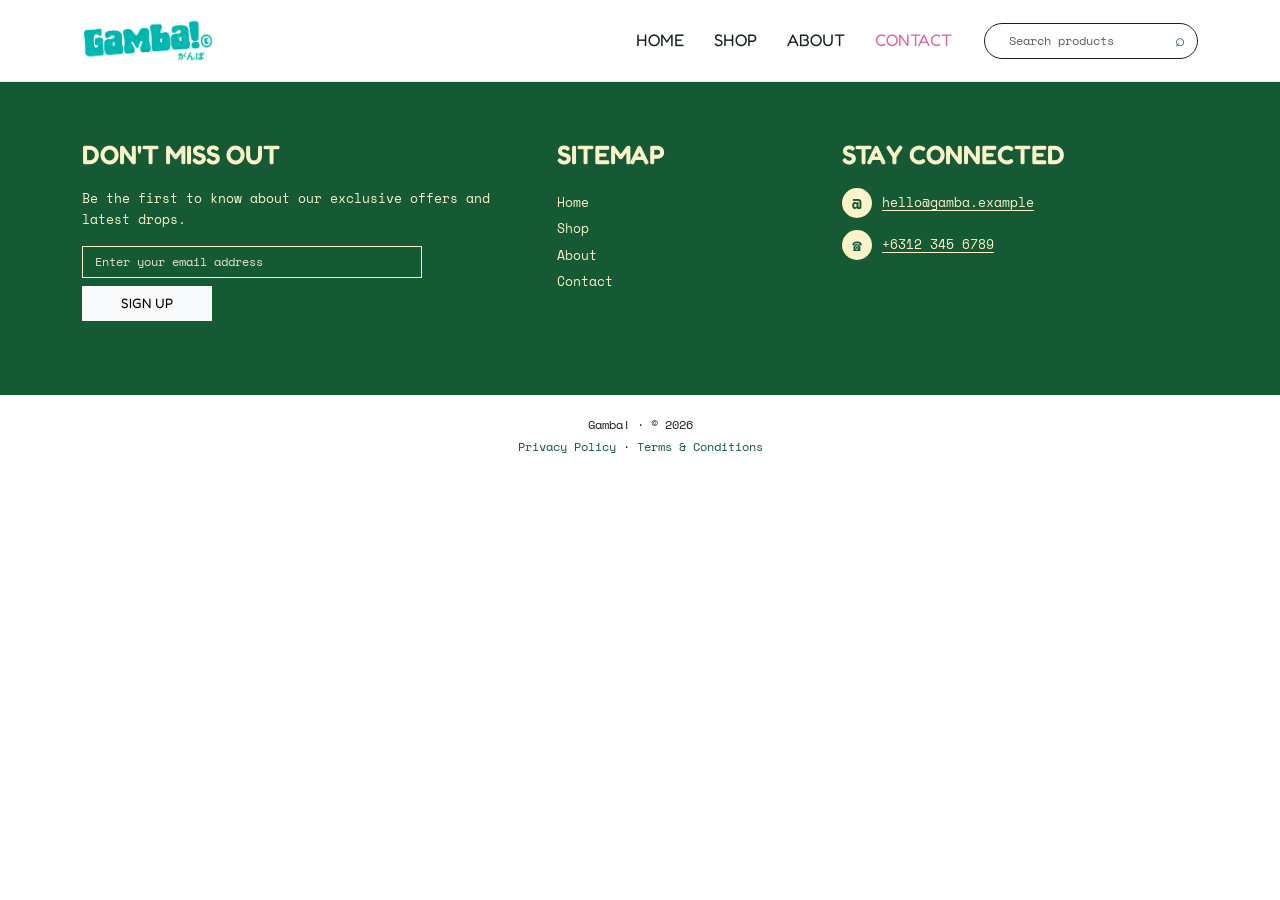
==== contact-us.html @ 9bbcf398 "Add files via upload" ====
<!DOCTYPE html>
<html lang="en">
<head>
  <meta charset="UTF-8">
  <meta name="viewport" content="width=device-width, initial-scale=1">
  <meta name="description" content="Gamba! — simple T-shirts for everyday life.">
  <title>Contact Us | Gamba!</title>
  <link rel="preconnect" href="https://fonts.googleapis.com">
  <link rel="preconnect" href="https://fonts.gstatic.com" crossorigin>
  <link href="https://fonts.googleapis.com/css2?family=Fredoka:wght@400;500;600;700&family=Space+Mono:ital,wght@0,400;0,700;1,400&display=swap" rel="stylesheet">
  <link href="https://cdn.jsdelivr.net/npm/bootstrap@5.3.3/dist/css/bootstrap.min.css" rel="stylesheet">
  <link href="css/style.css" rel="stylesheet">
</head>
<body>

<header class="site-header">
  <nav class="navbar navbar-expand-lg bg-white">
    <div class="container">
      <a class="navbar-brand d-flex align-items-center gap-2" href="index.html" aria-label="Gamba home">
        <img class="brand-logo" src="images/gamba-logo.png" alt="Gamba!">
      </a>
      <button class="navbar-toggler" type="button" data-bs-toggle="collapse" data-bs-target="#mainNav" aria-controls="mainNav" aria-expanded="false" aria-label="Toggle navigation">
        <span class="navbar-toggler-icon"></span>
      </button>
      <div class="collapse navbar-collapse" id="mainNav">
        <ul class="navbar-nav ms-auto align-items-lg-center">
          <li class="nav-item"><a class="nav-link " href="index.html">Home</a></li>
          <li class="nav-item"><a class="nav-link" href="index.html#products">Shop</a></li>
          <li class="nav-item"><a class="nav-link" href="index.html#about">About</a></li>
          <li class="nav-item"><a class="nav-link active" href="contact-us.html">Contact</a></li>
        </ul>
        <form class="search-form d-flex ms-lg-4 mt-3 mt-lg-0" role="search" action="index.html" method="get">
          <label class="visually-hidden" for="siteSearch">Search products</label>
          <input class="form-control" id="siteSearch" name="search" type="search" placeholder="Search products" aria-label="Search products">
          <button class="btn search-btn" type="submit" aria-label="Submit search"><span aria-hidden="true">⌕</span></button>
        </form>
      </div>
    </div>
  </nav>
</header>
<main class="page-placeholder" aria-label="Page content">
  <!-- Add content of the page here -->
</main>

<footer>
  <div class="footer-main">
    <div class="container">
      <div class="row g-4">
        <div class="col-lg-5">
          <h2 class="footer-title">DON'T MISS OUT</h2>
          <p>Be the first to know about our exclusive offers and latest drops.</p>
          <form id="newsletterForm" class="newsletter-form">
            <label class="visually-hidden" for="newsletterEmail">Your email address</label>
            <input class="form-control" id="newsletterEmail" type="email" placeholder="Enter your email address" required>
            <button class="btn btn-light mt-2" type="submit">Sign up</button>
            <p class="form-message" id="newsletterMessage" aria-live="polite"></p>
          </form>
        </div>
        <div class="col-6 col-lg-3">
          <h2 class="footer-title">SITEMAP</h2>
          <ul class="footer-links">
            <li><a href="index.html">Home</a></li><li><a href="index.html#products">Shop</a></li>
            <li><a href="index.html#about">About</a></li><li><a href="contact-us.html">Contact</a></li>
          </ul>
        </div>
        <div class="col-6 col-lg-4">
          <h2 class="footer-title">STAY CONNECTED</h2>
          <ul class="contact-list">
            <li><span class="contact-icon" aria-hidden="true">@</span><a href="mailto:hello@gamba.example">hello@gamba.example</a></li>
            <li><span class="contact-icon" aria-hidden="true">☎</span><a href="tel:+63123456789">+6312 345 6789</a></li>
          </ul>
        </div>
      </div>
    </div>
  </div>
  <div class="footer-bottom">
    <p>Gamba! · © 2026</p>
    <p><a href="privacy-policy.html">Privacy Policy</a><span aria-hidden="true"> · </span><a href="terms-and-conditions.html">Terms &amp; Conditions</a></p>
  </div>
</footer>
<script src="https://cdn.jsdelivr.net/npm/bootstrap@5.3.3/dist/js/bootstrap.bundle.min.js"></script>
<script src="js/script.js"></script>
</body>
</html>
---- css/style.css ----
:root {
    --cream: #FBF4C9;
    --teal: #3BB2AF;
    --green: #165935;
    --pink: #DE69A1;
    --ink: #17221d;
    --muted: #66736c;
}

* {
    box-sizing: border-box;
}

html {
    scroll-behavior: smooth;
    scroll-padding-top: 90px;
}

body {
    font-family: 'Space Mono', monospace;
    color: var(--ink);
    background: #fff;
    line-height: 1.65;
}

h1, h2, h3, .brand-name, .footer-title {
    font-family: 'Fredoka', sans-serif;
    font-weight: 600;
    line-height: 1.12;
}

h1 {
    font-size: clamp(3.5rem, 7vw, 6.4rem);
    color: var(--green);
}

h2 {
    font-size: clamp(2rem, 4vw, 3rem);
    color: var(--green);
}

h3 {
    font-size: 1.45rem;
}

a {
    color: var(--green);
    text-underline-offset: 3px;
}

a:hover {
    color: var(--pink);
}

/* NAV BAR */
.site-header {
    position: sticky;
    top: 0;
    z-index: 1000;
    border-bottom: 1px solid #e9eee9;
    background: #fff;
}

.navbar {
    padding: 14px 0;
}

.brand-logo {
    display: block;
    width: 132px;
    height: auto;
    max-height: 58px;
    object-fit: contain;
}

.brand-name {
    font-size: 1.65rem;
    color: var(--green);
}

.navbar-nav {
    gap: 14px;
}

.nav-link {
    font-family: 'Fredoka';
    font-size: 1.05rem;
    color: #17221d !important;
    text-transform: uppercase;
}

.nav-link:hover,
.nav-link.active {
    color: var(--pink) !important;
}

/* SEARCH BAR */
.search-form {
    max-width: 220px;
    border: 1px solid #17221d;
    border-radius: 30px;
    padding: 2px 5px 2px 12px;
}

.search-form .form-control {
    border: 0;
    box-shadow: none;
    font-family: 'Space Mono';
    font-size: .75rem;
    min-width: 0;
}

.search-btn {
    border: 0;
    color: var(--green);
    font-size: 1.4rem;
    padding: 0 7px;
}

/* HERO SECTION */
.hero-section {
    background: var(--cream);
    overflow: hidden;
}

.hero-copy {
    padding: 90px 5% 90px 2%;
}

.eyebrow {
    font-size: .72rem;
    letter-spacing: .12em;
    font-weight: 700;
    color: var(--teal);
    text-transform: uppercase;
    margin-bottom: 12px;
}

.hero-copy h1 {
    font-size: clamp(4.5rem, 9vw, 8rem);
    letter-spacing: -.05em;
    margin: 0;
}

.hero-tagline {
    font-family: 'Fredoka';
    font-size: clamp(1.5rem, 3vw, 2.35rem);
    line-height: 1.18;
    margin: 8px 0 28px;
}

.btn {
    font-family: 'Fredoka';
    font-size: 1.05rem;
}

.btn-primary {
    background: var(--green);
    border-color: var(--green);
    color: var(--cream);
}

.btn-primary:hover {
    background: var(--teal);
    border-color: var(--teal);
    color: var(--green);
}

.btn-outline-dark {
    border-color: var(--green);
    color: var(--green);
}

.btn-outline-dark:hover {
    background: var(--green);
    border-color: var(--green);
    color: var(--cream);
}

.hero-cta {
    padding: 8px 24px;
    font-size: 1.1rem;
}

.hero-art-wrap {
    padding: 0;
    align-self: stretch;
    min-height: 440px;
}

.hero-art {
    width: 100%;
    height: 100%;
    min-height: 440px;
    object-fit: cover;
    object-position: center;
    display: block;
}

/* PRODUCTS SECTION */
.section-pad {
    padding: 90px 0;
}

.products-section {
    background: #fff;
}

.section-heading {
    margin-bottom: 40px;
}

.section-heading h2 {
    font-size: clamp(2.4rem, 5vw, 3.4rem);
    margin-bottom: 8px;
}

.section-heading > p:last-child {
    font-size: .92rem;
    max-width: 720px;
    margin: 0 auto;
}

.product-card {
    padding: 0 22px;
}

.product-image-link {
    display: block;
    overflow: hidden;
    background: var(--cream);
    margin-bottom: 18px;
}

.product-image-link img {
    width: 100%;
    aspect-ratio: 1 / 1;
    object-fit: cover;
    object-position: center;
    display: block;
    transition: transform .3s ease;
}

.product-image-link:hover img {
    transform: scale(1.035);
}

.product-card h3 {
    font-size: 1.45rem;
    margin-bottom: 7px;
    color: var(--ink);
}

.price {
    font-weight: 700;
    margin-bottom: 8px;
}

.product-description {
    font-size: .78rem;
    min-height: 52px;
    color: #526159;
}

.view-link {
    padding: 4px 22px;
    font-size: .9rem;
}

/* ABOUT US SECTION */
.about-section {
    background: var(--cream);
}

.about-section h2 {
    margin-bottom: 14px;
}

.about-lead {
    font-size: 1.1rem;
    max-width: 540px;
}

.about-note {
    font-style: italic;
    margin-top: 30px;
}

.about-logo-image {
    display: block;
    width: min(440px, 90%);
    height: auto;
    margin: auto;
    border-radius: 8px;
    box-shadow: 14px 14px 0 var(--pink);
}

/* FOOTER */
.footer-main {
    background: var(--green);
    color: var(--cream);
    padding: 58px 0;
}

.footer-title {
    font-size: 1.65rem;
    color: var(--cream);
    margin-bottom: 18px;
}

.footer-main p,
.footer-main a {
    font-size: .8rem;
    color: var(--cream);
}

.newsletter-form {
    max-width: 340px;
}

.newsletter-form .form-control {
    background: transparent;
    border: 1px solid var(--cream);
    border-radius: 0;
    color: var(--cream);
    font-family: 'Space Mono';
    font-size: .75rem;
}

.newsletter-form .form-control::placeholder {
    color: #e9e5ce;
}

.newsletter-form .btn {
    border-radius: 0;
    min-width: 130px;
    text-transform: uppercase;
    font-size: .85rem;
}

.footer-links,.contact-list {
    list-style: none;
    padding: 0;
    margin: 0;
}

.footer-links a {
    text-decoration: none;
}

.contact-list li {
    display: flex;
    align-items: center;
    gap: 10px;
    margin-bottom: 12px;
}

.contact-icon {
    width: 30px;
    height: 30px;
    border-radius: 50%;
    display: grid;
    place-items: center;
    background: var(--cream);
    color: var(--green);
    font-weight: bold;
}

.footer-links a:hover,
.footer-main a:hover {
    color: var(--pink);
}

.footer-bottom {
    text-align: center;
    padding: 18px 12px;
    background: #fff;
    color: var(--ink);
    font-size: .78rem;
}

.footer-bottom p {
    margin: 2px;
}

.footer-bottom a {
    text-decoration: none;
}

/* Add additional CSS properties here */

/* RESPONSIVE DESIGN */
@media (max-width: 767.98px) {

    .navbar-nav {
        align-items: flex-start !important;
        padding-top: 12px;
    }

    .search-form {
        max-width: 100%;
        margin-bottom: 10px;
    }

    .hero-copy {
        padding: 58px 22px 42px;
    }

    .hero-art-wrap,
    .hero-art {
        min-height: 280px;
    }

    .section-pad {
        padding: 62px 0;
    }

    .section-heading {
        padding: 0 12px;
    }

    .product-card {
        padding: 0 12px;
        margin-bottom: 22px;
    }

    .product-description {
        min-height: 0;
    }

    .about-logo-image {
        margin-top: 12px;
    }

    .footer-main {
        padding: 46px 0;
    }

    .footer-title {
        font-size: 1.4rem;
    }
}
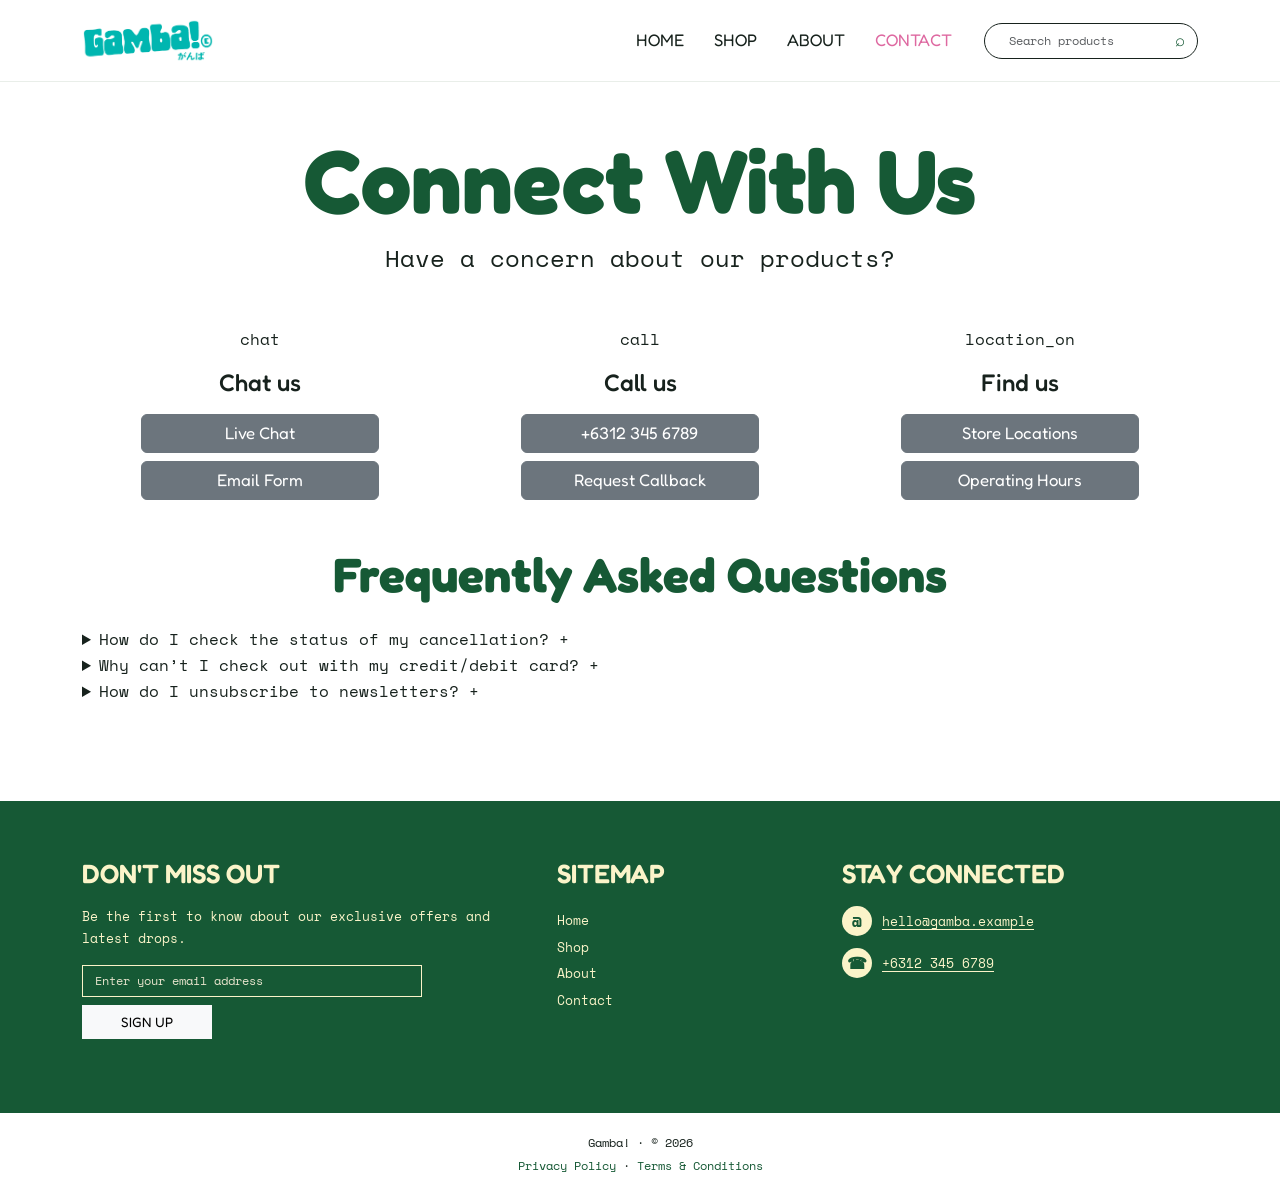
==== commit 9fadc017: "Implement contact us page layout and features Added main content section with contact options and FA" ====
--- a/contact-us.html
+++ b/contact-us.html
@@ -39,7 +39,77 @@
   </nav>
 </header>
 <main class="page-placeholder" aria-label="Page content">
-  <!-- Add content of the page here -->
+
+<!--MAIN CONTENT-->
+  <main class="container py-5">
+    <h1 class="text-center fw-bold">Connect With Us</h1>
+    <p class="intro fs-4 text-center mb-5">Have a concern about our products?</p>
+  
+    <div class="row g-4 text-center mb-5" id="features">
+      <!-- Column 1 -->
+      <div class="col-md-4">
+        <div class="contact-icon-box mx-auto mb-3">
+          <span class="material-symbols-outlined">chat</span>
+        </div>
+        <h2 class="h4">Chat us</h2>
+        <div class="d-grid gap-2 col-8 mx-auto mt-3">
+          <button type="button" class="btn btn-secondary">Live Chat</button>
+          <a href="mailto:hello@examplewebsite142.com?subject=Question%20about%20your%20mode%20of%20payment&body=Hello. Do you accept cash on delivery within Metro Manila?" class="btn btn-secondary">Email Form</a>
+        </div>
+      </div>
+  
+      <!-- Column 2 -->
+      <div class="col-md-4">
+        <div class="contact-icon-box mx-auto mb-3">
+          <span class="material-symbols-outlined">call</span>
+        </div>
+        <h2 class="h4">Call us</h2>
+        <div class="d-grid gap-2 col-8 mx-auto mt-3">
+          <a href="tel:+63123456789" class="btn btn-secondary">+6312 345 6789</a>
+          <button type="button" class="btn btn-secondary">Request Callback</button>
+        </div>
+      </div>
+  
+      <!-- Column 3 -->
+      <div class="col-md-4">
+        <div class="contact-icon-box mx-auto mb-3">
+          <span class="material-symbols-outlined">location_on</span>
+        </div>
+        <h2 class="h4">Find us</h2>
+        <div class="d-grid gap-2 col-8 mx-auto mt-3">
+          <a href="#map" class="btn btn-secondary">Store Locations</a>
+          <a href="#hours" class="btn btn-secondary">Operating Hours</a>
+        </div>
+      </div>
+    </div>
+
+<!--FAQs-->    
+    <section class="faq-section my-5" aria-labelledby="faq-heading">
+      <h2 id="faq-heading" class="text-center fw-bold mb-4">Frequently Asked Questions</h2>
+      <div class="faq-list mx-auto">
+        <details class="faq-item">
+          <summary class="faq-question">
+            <span>How do I check the status of my cancellation?</span>
+            <span class="faq-icon" aria-hidden="true">+</span>
+          </summary>
+        </details> 
+        <details class="faq-item">
+          <summary class="faq-question">
+            <span>Why can’t I check out with my credit/debit card?</span>
+            <span class="faq-icon" aria-hidden="true">+</span>
+          </summary>
+        </details>  
+        <details class="faq-item">
+          <summary class="faq-question">
+            <span>How do I unsubscribe to newsletters?</span>
+            <span class="faq-icon" aria-hidden="true">+</span>
+          </summary>
+        </details>
+      </div>
+    </section>
+
+  </main>  
+  
 </main>
 
 <footer>
@@ -81,4 +151,4 @@
 <script src="https://cdn.jsdelivr.net/npm/bootstrap@5.3.3/dist/js/bootstrap.bundle.min.js"></script>
 <script src="js/script.js"></script>
 </body>
-</html>+</html>
--- a/css/style.css
+++ b/css/style.css
@@ -439,4 +439,8 @@
     .footer-title {
         font-size: 1.4rem;
     }
-}+    .product-title {
+    font-size: 2rem;
+    white-space: nowrap;
+    }
+}
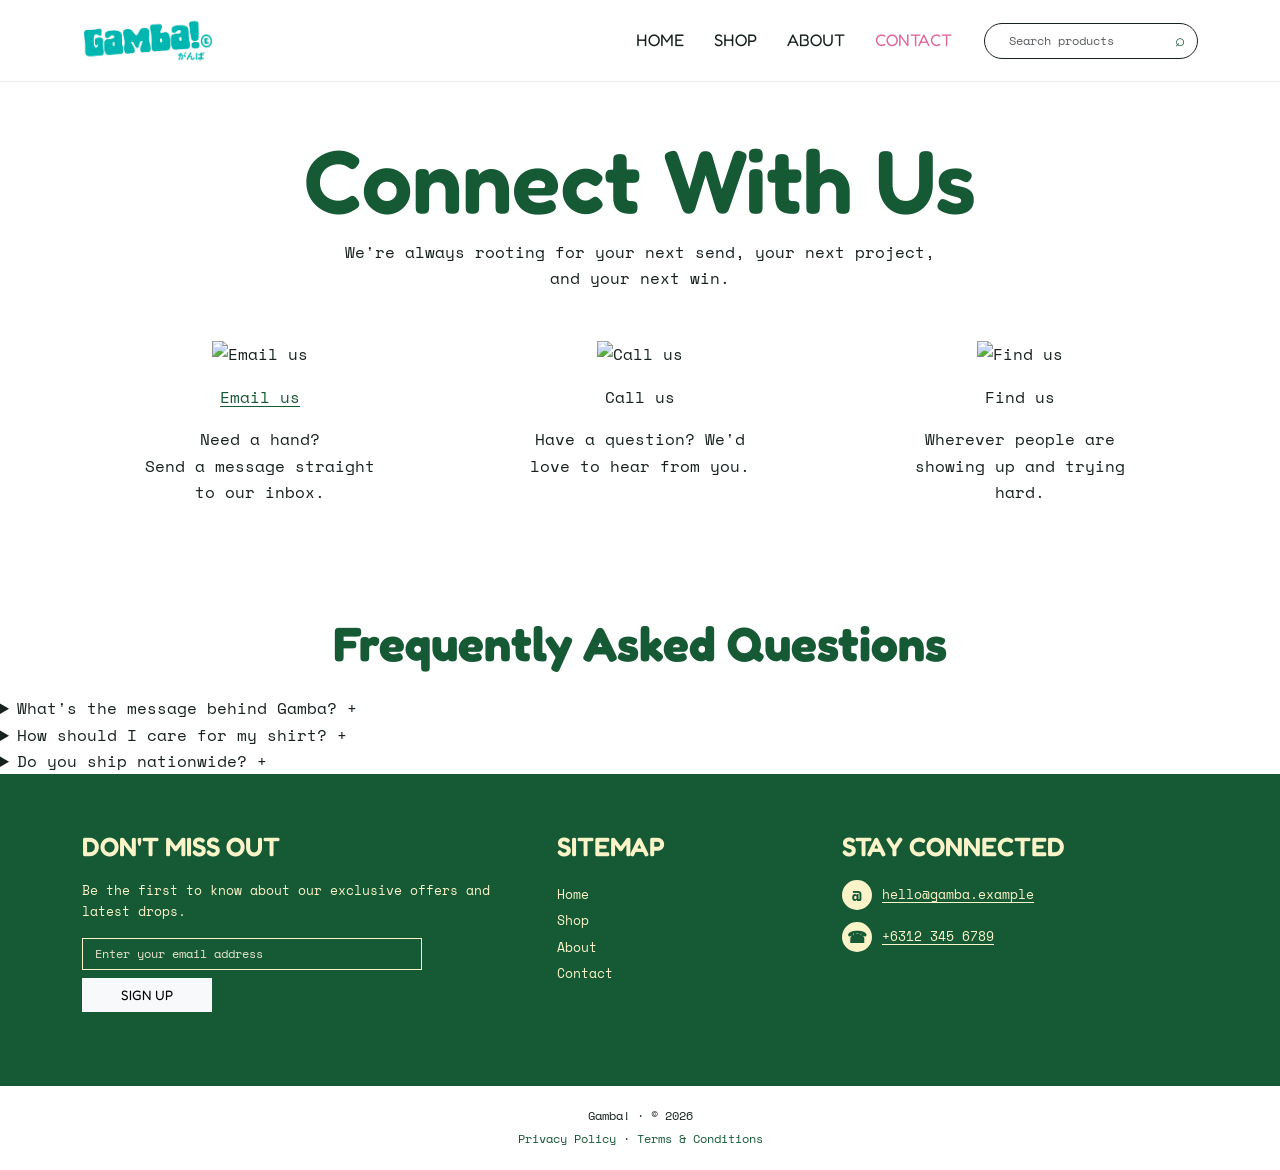
==== commit 54155e08: "Revamp contact us section and update FAQs Updated the contact us section with new titles and layout " ====
--- a/contact-us.html
+++ b/contact-us.html
@@ -40,77 +40,86 @@
 </header>
 <main class="page-placeholder" aria-label="Page content">
 
-<!--MAIN CONTENT-->
+<!-- MAIN CONTENT -->
   <main class="container py-5">
-    <h1 class="text-center fw-bold">Connect With Us</h1>
-    <p class="intro fs-4 text-center mb-5">Have a concern about our products?</p>
+    <div class="text-center mb-5">
+      <h1 class="connect-title">Connect With Us</h1>
+      <p class="connect-subtitle mx-auto">
+        We're always rooting for your next send, your next project,<br>
+        and your next win.
+      </p>
+    </div>
   
-    <div class="row g-4 text-center mb-5" id="features">
-      <!-- Column 1 -->
-      <div class="col-md-4">
-        <div class="contact-icon-box mx-auto mb-3">
-          <span class="material-symbols-outlined">chat</span>
+    <div class="row g-4 text-center mb-5 justify-content-center">
+
+      <!-- Column 1: Email -->
+      <div class="col-12 col-md-4 d-flex flex-column align-items-center">
+        <div class="connect-icon-box mb-3">
+          <img src="email.png" alt="Email us" class="connect-icon">
         </div>
-        <h2 class="h4">Chat us</h2>
-        <div class="d-grid gap-2 col-8 mx-auto mt-3">
-          <button type="button" class="btn btn-secondary">Live Chat</button>
-          <a href="mailto:hello@examplewebsite142.com?subject=Question%20about%20your%20mode%20of%20payment&body=Hello. Do you accept cash on delivery within Metro Manila?" class="btn btn-secondary">Email Form</a>
+        <a href="mailto:hello@examplewebsite142.com?subject=Question%20about%20mode%20of%20payment&body=Hello. Do you accept cash on delivery within Metro Manila?" class="connect-pill connect-pill-link mb-3">
+          Email us
+        </a>
+    <p class="connect-text">
+      Need a hand?<br>
+      Send a message straight<br>
+      to our inbox.
+    </p>
+  </div>
+  
+      <!-- Column 2: Call -->
+      <div class="col-12 col-md-4 d-flex flex-column align-items-center">
+        <div class="connect-icon-box mb-3">
+          <img src="call.png" alt="Call us" class="connect-icon">
         </div>
+        <span class="connect-pill mb-3">Call us</span>
+        <p class="connect-text">
+          Have a question? We'd<br>
+          love to hear from you.
+        </p>
       </div>
   
-      <!-- Column 2 -->
-      <div class="col-md-4">
-        <div class="contact-icon-box mx-auto mb-3">
-          <span class="material-symbols-outlined">call</span>
+      <!-- Column 3: Find -->
+      <div class="col-12 col-md-4 d-flex flex-column align-items-center">
+        <div class="connect-icon-box mb-3">
+          <img src="find-us.png" alt="Find us" class="connect-icon">
         </div>
-        <h2 class="h4">Call us</h2>
-        <div class="d-grid gap-2 col-8 mx-auto mt-3">
-          <a href="tel:+63123456789" class="btn btn-secondary">+6312 345 6789</a>
-          <button type="button" class="btn btn-secondary">Request Callback</button>
-        </div>
-      </div>
-  
-      <!-- Column 3 -->
-      <div class="col-md-4">
-        <div class="contact-icon-box mx-auto mb-3">
-          <span class="material-symbols-outlined">location_on</span>
-        </div>
-        <h2 class="h4">Find us</h2>
-        <div class="d-grid gap-2 col-8 mx-auto mt-3">
-          <a href="#map" class="btn btn-secondary">Store Locations</a>
-          <a href="#hours" class="btn btn-secondary">Operating Hours</a>
-        </div>
+        <span class="connect-pill mb-3">Find us</span>
+        <p class="connect-text">
+          Wherever people are<br>
+          showing up and trying<br>
+          hard.
+        </p>
       </div>
     </div>
+  </main>
 
-<!--FAQs-->    
-    <section class="faq-section my-5" aria-labelledby="faq-heading">
+    <section class="faq-section">  
       <h2 id="faq-heading" class="text-center fw-bold mb-4">Frequently Asked Questions</h2>
+   
       <div class="faq-list mx-auto">
         <details class="faq-item">
           <summary class="faq-question">
-            <span>How do I check the status of my cancellation?</span>
+            <span>What's the message behind Gamba?</span>
             <span class="faq-icon" aria-hidden="true">+</span>
           </summary>
-        </details> 
+        </details>
+   
         <details class="faq-item">
           <summary class="faq-question">
-            <span>Why can’t I check out with my credit/debit card?</span>
+            <span>How should I care for my shirt?</span>
             <span class="faq-icon" aria-hidden="true">+</span>
           </summary>
-        </details>  
+        </details>
+   
         <details class="faq-item">
           <summary class="faq-question">
-            <span>How do I unsubscribe to newsletters?</span>
+            <span>Do you ship nationwide?</span>
             <span class="faq-icon" aria-hidden="true">+</span>
           </summary>
         </details>
       </div>
     </section>
-
-  </main>  
-  
-</main>
 
 <footer>
   <div class="footer-main">
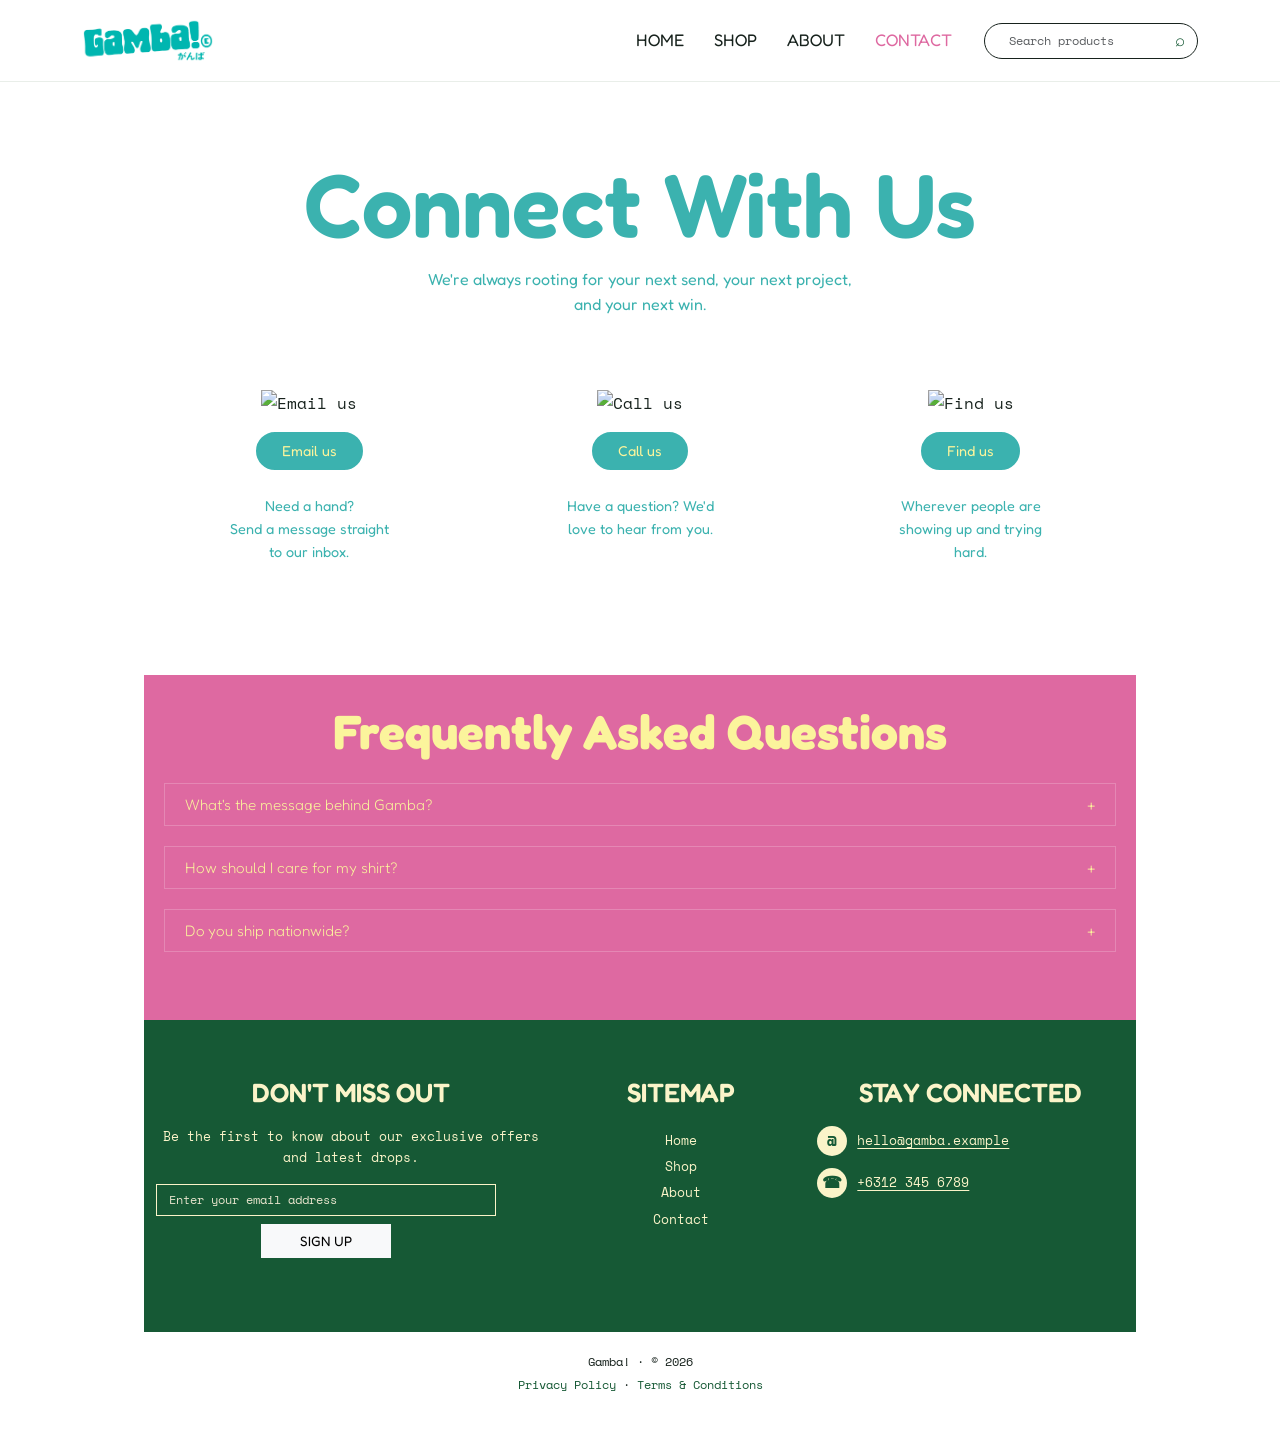
==== commit 13f35ec9: "Update contact-us.html" ====
--- a/contact-us.html
+++ b/contact-us.html
@@ -40,7 +40,8 @@
 </header>
 <main class="page-placeholder" aria-label="Page content">
 
-<!-- MAIN CONTENT -->
+  <!-- MAIN CONTENT -->
+  <div class="connect-bg-wrapper">
   <main class="container py-5">
     <div class="text-center mb-5">
       <h1 class="connect-title">Connect With Us</h1>
@@ -57,15 +58,15 @@
         <div class="connect-icon-box mb-3">
           <img src="email.png" alt="Email us" class="connect-icon">
         </div>
-        <a href="mailto:hello@examplewebsite142.com?subject=Question%20about%20mode%20of%20payment&body=Hello. Do you accept cash on delivery within Metro Manila?" class="connect-pill connect-pill-link mb-3">
+        <button type="button" id="toggleEmailFormBtn" class="connect-pill connect-pill-link mb-3" aria-expanded="false" aria-controls="contact-form-section">
           Email us
-        </a>
-    <p class="connect-text">
-      Need a hand?<br>
-      Send a message straight<br>
-      to our inbox.
-    </p>
-  </div>
+        </button>
+        <p class="connect-text">
+          Need a hand?<br>
+          Send a message straight<br>
+          to our inbox.
+        </p>
+      </div>
   
       <!-- Column 2: Call -->
       <div class="col-12 col-md-4 d-flex flex-column align-items-center">
@@ -92,6 +93,26 @@
         </p>
       </div>
     </div>
+
+    <!-- "Email us" is clicked will open Contact Form -->
+    <section id="contact-form-section" class="my-5 mx-auto d-none" style="max-width: 600px;">
+      <h2 class="connect-title fs-2 text-center mb-4">Send Us a Message</h2>
+      <form id="contactForm" class="contact-card text-start p-4 rounded">
+        <div class="mb-3">
+          <label for="emailSubject" class="form-label">Subject</label>
+          <input type="text" class="form-control" id="emailSubject" name="subject" value="Question about mode of payment" required>
+        </div>
+    
+        <div class="mb-3">
+          <label for="emailMessage" class="form-label">Message</label>
+          <textarea class="form-control" id="emailMessage" name="message" rows="4" required>Hello. Do you accept cash on delivery within Metro Manila?</textarea>
+        </div>
+    
+        <button type="submit" class="connect-pill connect-pill-link w-100">Send Email</button>
+        <p id="formStatus" class="mt-2 mb-0 text-center" aria-live="polite"></p>
+      </form>
+    </section>
+
   </main>
 
     <section class="faq-section">  
--- a/css/style.css
+++ b/css/style.css
@@ -389,6 +389,463 @@
 
 /* Add additional CSS properties here */
 
+/* ================================
+   INDIVIDUAL PRODUCT PAGE
+================================ */
+
+.product-section {
+    padding: 3rem 0;
+    text-align: left;
+}
+
+.product-image-container {
+    width: 100%;
+}
+
+.product-main-image {
+    width: 100%;
+    height: auto;
+    display: block;
+    border-radius: 12px;
+    object-fit: cover;
+}
+
+.product-info {
+    padding: 1rem;
+}
+
+.product-title {
+    color: var(--green);
+    font-family: 'Fredoka', sans-serif;
+    font-size: 2.5rem;
+    font-weight: 600;
+    margin-bottom: 0.5rem;
+}
+
+.product-price {
+    color: var(--ink);
+    font-size: 1.5rem;
+    font-weight: 700;
+    margin-bottom: 1.5rem;
+}
+
+.product-option {
+    margin-bottom: 1.5rem;
+}
+
+.product-option legend {
+    color: var(--ink);
+    font-weight: 700;
+    margin-bottom: 0.75rem;
+}
+
+
+/* SIZE OPTIONS */
+
+.size-options {
+    display: flex;
+    align-items: center;
+    gap: 12px;
+}
+
+.size-options label {
+    cursor: pointer;
+}
+
+.size-options input {
+    position: absolute;
+    opacity: 0;
+}
+
+.size-options span {
+    display: flex;
+    align-items: center;
+    justify-content: center;
+    width: 42px;
+    height: 42px;
+    border: 1px solid var(--green);
+    border-radius: 6px;
+    color: var(--green);
+    font-family: 'Space Mono', monospace;
+}
+
+.size-options input:checked + span {
+    background-color: var(--green);
+    color: white;
+}
+
+.size-options input:focus-visible + span {
+    outline: 3px solid var(--teal);
+    outline-offset: 3px;
+}
+
+/* COLOR OPTIONS */
+
+.color-options {
+    display: flex;
+    align-items: center;
+    gap: 15px;
+}
+
+.color-options label {
+    cursor: pointer;
+}
+
+.color-options input {
+    position: absolute;
+    opacity: 0;
+}
+
+.color-swatch {
+    display: block;
+    width: 35px;
+    height: 35px;
+    border: 1px solid #aaa;
+    border-radius: 50%;
+}
+
+.cream-swatch {
+    background-color: var(--cream);
+}
+
+.teal-swatch {
+    background-color: var(--teal);
+}
+
+.pink-swatch {
+    background-color: var(--pink);
+}
+
+.color-options input:checked + .color-swatch {
+    outline: 2px solid var(--green);
+    outline-offset: 3px;
+}
+
+.color-options input:focus-visible + .color-swatch {
+    outline: 3px solid var(--teal);
+    outline-offset: 4px;
+}
+
+
+/* QUANTITY */
+
+.quantity-row {
+    display: flex;
+    align-items: center;
+    gap: 1rem;
+    margin-bottom: 0.75rem;
+}
+
+.quantity-row input {
+    width: 75px;
+    padding: 0.5rem;
+    border: 1px solid #aaa;
+    border-radius: 6px;
+}
+
+.stock-label {
+    color: var(--muted);
+    font-size: 0.9rem;
+    margin-bottom: 1.5rem;
+}
+
+/* ORDER BUTTON */
+
+.order-button {
+    width: 100%;
+    padding: 0.9rem 1.5rem;
+    background-color: var(--green);
+    color: white;
+    border: none;
+    border-radius: 8px;
+    font-weight: 700;
+    cursor: pointer;
+    transition: background-color 0.2s ease;
+}
+
+.order-button:hover {
+    background-color: var(--teal);
+}
+
+.order-button:focus-visible {
+    outline: 3px solid var(--pink);
+    outline-offset: 3px;
+}
+
+/* PRODUCT DESCRIPTION */
+
+.product-info .product-description {
+    margin-top: 2rem;
+    line-height: 1.7;
+    color: var(--muted);
+}
+
+/* OTHER PRODUCTS */
+
+.other-products-section {
+    padding: 3rem 0;
+    text-align: center;
+}
+
+.other-product-card {
+    height: 100%;
+    padding: 1rem;
+    border-radius: 12px;
+    background-color: #fff;
+    transition: transform 0.2s ease;
+}
+
+.other-product-card:hover {
+    transform: translateY(-5px);
+}
+
+.other-product-card img {
+    width: 100%;
+    height: auto;
+    border-radius: 8px;
+    margin-bottom: 1rem;
+}
+
+.other-product-card h3 {
+    color: var(--green);
+    font-family: 'Fredoka', sans-serif;
+    font-size: 1.25rem;
+}
+
+.other-product-card p {
+    color: var(--ink);
+    font-weight: 700;
+}
+
+/* MOBILE PRODUCT PAGE */
+
+@media (max-width: 768px) {
+    .product-section {
+        padding: 1.5rem 0;
+    }
+
+    .product-title {
+        font-size: 2rem;
+    }
+
+    .product-info {
+        padding: 0.5rem;
+    }
+
+    .other-products-section {
+        padding: 2rem 0;
+    }
+}
+
+
+/* CONTACT US PAGA */
+main {
+  max-width: 64rem;                 
+  margin: 0 auto;                  
+  padding: 1.5rem 1rem;
+  text-align: center;
+}
+
+.connect-title {
+  color: #3BB2AF;          
+  font-weight: 600;
+  margin-bottom: 12px;
+}
+
+.connect-subtitle {
+  color: #3BB2AF;          
+  font-family: 'Fredoka', sans-serif;
+  font-size: 1rem;
+  line-height: 1.6;
+  max-width: 445px;        
+}
+
+.connect-icon-box {
+  display: flex;
+  justify-content: center;
+  gap: 1.5rem;
+  margin-top: 1.5rem;
+}
+
+.connect-icon {
+  max-height: 60px;
+  width: auto;
+}
+
+.connect-card-title {
+  font-family: 'Fredoka', sans-serif;
+  font-size: 1rem;
+  line-height: 1.6;
+  color: #FBF49C;          
+  margin-top: 0.5rem;
+}
+
+.connect-text {
+  font-family: 'Fredoka', sans-serif;
+  font-size: 0.9rem;
+  line-height: 1.6;
+  color: #3BB2AF;          
+  margin-top: 0.5rem;
+}
+
+.connect-pill {
+  display: inline-block;
+  background-color: #3BB2AF;
+  color: #FFFFFF;
+  font-family: 'Fredoka', sans-serif;
+  font-size: 0.9rem;
+  font-weight: 400;
+  line-height: 1.5;
+  padding: 6px 24px;
+  border-radius: 50px;
+  border: 2px solid #3BB2AF;
+  text-decoration: none;
+  cursor: default; 
+  color: #FBF49C;
+}
+
+/* CONTACT US: FAQ SECTION */
+
+#faq-heading {
+  margin-top: -30px; 
+  color: #FBF49C;
+  font-weight: 600;
+}
+
+.faq-section {
+  padding: 60px 20px;
+  width: 100%;
+  background-color: #DE69A1;
+  color: #FBF49C;
+}
+.faq-list {
+  max-width: 1590px;
+  display: flex;
+  flex-direction: column;
+  gap: 12px;
+}
+
+.faq-item {
+  margin-bottom: .5rem;
+  background-color: transparent;
+  border: 1px solid rgba(255, 255, 255, 0.2);
+}
+
+.faq-question {
+  display: flex;
+  justify-content: space-between;
+  align-items: center;
+  font-family: 'Fredoka', sans-serif;
+  padding: 8px 20px; 
+  font-size: .95rem;
+  font-weight: 80;
+  cursor: pointer;
+  list-style: none; 
+}
+
+/*PRIVACY POLICY PAGE*/
+.policy-content {
+  font-family: 'Space Mono', monospace;
+  font-size: 0.9rem; 
+  color: var(--cream);
+  text-align: justify;
+}
+
+.policy-intro {
+  background-color: #fff;
+  background-image: 
+     linear-gradient(rgba(255, 255, 255, 0.8), rgba(255, 255, 255, 0.8)),
+     url("images/adaa86d3b78b88ded847ad603477365ea799f2f3.png");
+  background-size: cover;
+  background-position: center;
+  background-repeat: no-repeat;
+  padding: 2.5rem 15rem 1rem 8.2rem;
+  margin: 0;
+}
+
+.policy-intro .description {
+  font-size: 1rem;
+  color: var(--green);
+  text-align: left;
+  margin: 0 0 0.25rem;
+}
+
+.policy-intro .policy-meta {
+  font-size: 1rem;
+  color: var(--green);
+  text-align: left;
+  margin: 0;
+}
+
+.policy-content .title {
+  font-family: 'Fredoka', sans-serif;
+  font-size: 4rem;
+  font-weight: 700;
+  color: var(--green);
+  line-height: 1.1;
+  text-align: left;
+  margin: 0 0 0.75rem;
+}
+
+.policy-content h2 {
+  font-family: 'Space Mono', monospace;
+  font-size: 2rem;
+  font-weight: 700;
+  color: var(--cream);
+  text-decoration: none;
+  text-align: left;
+  margin: 0 0 0.75rem;
+}
+
+.policy-content h3 {
+  font-family: 'Space Mono', monospace;
+  font-size: 1.75rem;
+  font-weight: 700;
+  color: var(--cream);
+  text-decoration: none;
+  text-align: left;
+  margin: 2rem 0 0.5rem;
+}
+
+.policy-wrap {
+  background: var(--pink);
+  padding: 0 0 2rem;
+}
+
+.policy-content p {
+  margin: 0 0 1rem;
+  color: var(--cream);
+  text-align: justify;
+}
+
+.policy-content ul {
+  margin: 0 0 1rem;
+  padding-left: 1.5rem;
+}
+
+.policy-content li {
+  margin-bottom: 0.5rem;
+  color: var(--cream);
+  text-align: justify;
+}
+
+.policy-content section {
+  margin-top: 3rem;
+  padding: 0.5rem 15rem 1rem 8.2rem;
+}
+
+.slogan {
+  font-style: italic;
+}
+
+.policy-content a {
+  color: var(--cream);
+  text-decoration: underline;
+}
+
+.policy-content a:hover {
+  color: #fff;
+}
 /* RESPONSIVE DESIGN */
 @media (max-width: 767.98px) {
 
@@ -439,8 +896,128 @@
     .footer-title {
         font-size: 1.4rem;
     }
-    .product-title {
-    font-size: 2rem;
-    white-space: nowrap;
-    }
-}
+}
+
+@media (max-width: 991.98px) {
+  .policy-intro,
+  .policy-content section {
+    padding: 1.5rem;
+  }
+}
+
+@media (max-width: 575.98px) {
+  .policy-intro,
+  .policy-content section {
+    padding: 1rem;
+  }
+}
+
+@media (min-width: 48em) {
+  .policy-wrap {
+    padding: 0 0 3rem;
+  }
+}
+/* SELECTED COLOR SWATCH */
+
+.color-options label:has(input:checked) .color-swatch {
+    outline: 2px solid var(--green);
+    outline-offset: 3px;
+}
+
+.color-options label:focus-within .color-swatch {
+    outline: 2px solid var(--teal);
+    outline-offset: 3px;
+}
+/* PRODUCT PAGE LAYOUT */
+
+.product-page main {
+    max-width: none;
+    margin: 0;
+    padding: 0;
+}
+
+.product-page .product-info {
+    padding: 0;
+}
+
+.product-page .product-image-container {
+    width: 100%;
+}
+
+/* PRODUCT DETAILS REFINEMENT */
+
+.product-page .product-section {
+    padding: 3rem 0;
+}
+
+.product-page .product-title {
+    font-size: 2.5rem;
+    margin-bottom: 0.5rem;
+}
+
+.product-page .product-price {
+    font-size: 1.25rem;
+    margin-bottom: 1.25rem;
+}
+
+.product-page .product-option {
+    margin-bottom: 1.25rem;
+}
+
+.product-page .product-option legend {
+    font-size: 1rem;
+    margin-bottom: 0.5rem;
+}
+
+.product-page .order-button {
+    width: auto;
+    padding: 12px 32px;
+    border-radius: 4px;
+}
+
+.product-page .product-description h2 {
+    font-size: 1.5rem;
+    margin-bottom: 0.75rem;
+}
+
+.product-page .product-description p {
+    font-size: 0.9rem;
+    color: var(--ink);
+}
+
+/* OTHER PRODUCTS REFINEMENT */
+
+.product-page .other-products-section {
+    background-color: var(--pink);
+    padding: 3rem 0;
+}
+
+.product-page .other-products-title {
+    font-size: 2.5rem;
+    margin-bottom: 2rem;
+}
+
+.product-page .other-products-section .row {
+    justify-content: center;
+}
+
+.product-page .other-product-card {
+    display: block;
+    background-color: transparent;
+    padding: 0;
+    text-decoration: none;
+    text-align: left;
+}
+
+.product-page .other-product-card h3 {
+    font-size: 1.25rem;
+    margin-top: 1rem;
+}
+
+.product-page .other-product-card p {
+    font-weight: 400;
+}
+
+.product-page .view-product-link {
+    text-decoration: underline;
+}
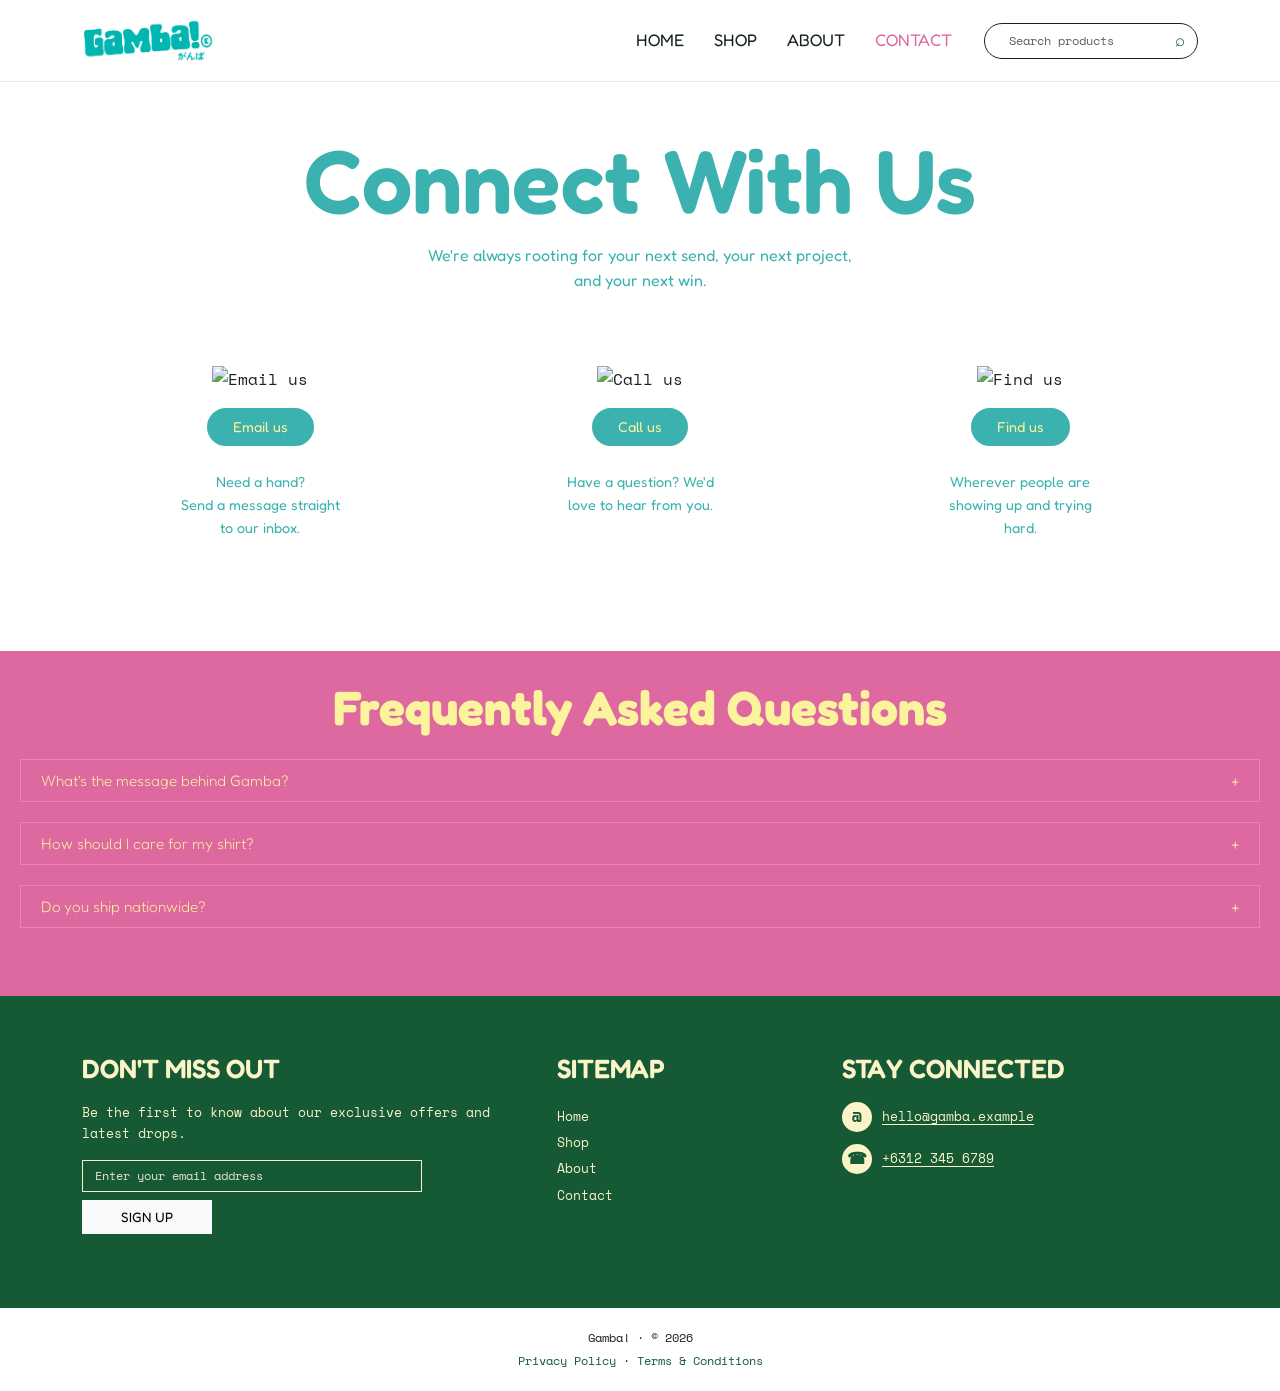
==== commit 2f4b4178: "Update contact-us.html" ====
--- a/contact-us.html
+++ b/contact-us.html
@@ -38,7 +38,6 @@
     </div>
   </nav>
 </header>
-<main class="page-placeholder" aria-label="Page content">
 
   <!-- MAIN CONTENT -->
   <div class="connect-bg-wrapper">
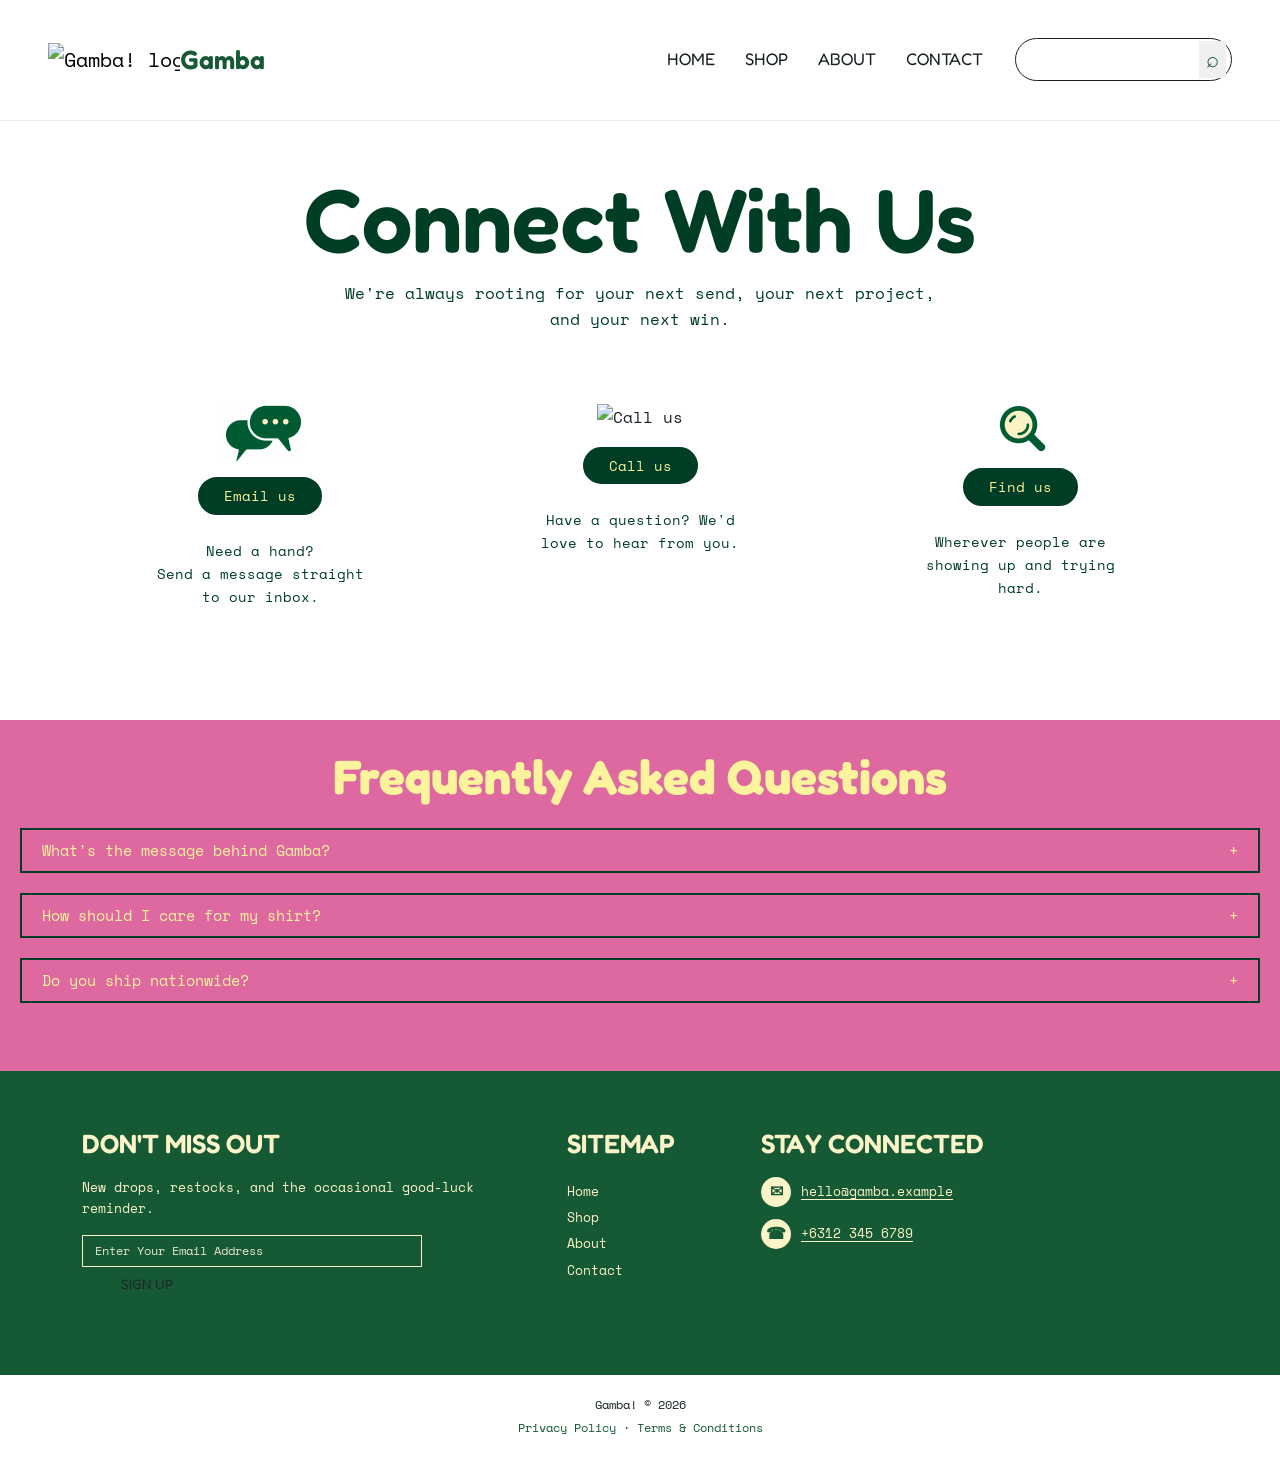
==== commit e998a57b: "Update contact-us.html" ====
--- a/contact-us.html
+++ b/contact-us.html
@@ -1,183 +1,186 @@
 <!DOCTYPE html>
 <html lang="en">
+
 <head>
-  <meta charset="UTF-8">
-  <meta name="viewport" content="width=device-width, initial-scale=1">
-  <meta name="description" content="Gamba! — simple T-shirts for everyday life.">
-  <title>Contact Us | Gamba!</title>
-  <link rel="preconnect" href="https://fonts.googleapis.com">
-  <link rel="preconnect" href="https://fonts.gstatic.com" crossorigin>
-  <link href="https://fonts.googleapis.com/css2?family=Fredoka:wght@400;500;600;700&family=Space+Mono:ital,wght@0,400;0,700;1,400&display=swap" rel="stylesheet">
-  <link href="https://cdn.jsdelivr.net/npm/bootstrap@5.3.3/dist/css/bootstrap.min.css" rel="stylesheet">
-  <link href="css/style.css" rel="stylesheet">
+    <meta charset="UTF-8">
+    <meta name="viewport" content="width=device-width, initial-scale=1">
+    <meta name="description" content="Gamba! — good luck looks good on you.">
+    <title>Contact Us | Gamba</title>
+    <link rel="preconnect" href="https://fonts.googleapis.com">
+    <link rel="preconnect" href="https://fonts.gstatic.com" crossorigin>
+    <link href="https://fonts.googleapis.com/css2?family=Fredoka:wght@400;500;600;700&family=Space+Mono:wght@400;700&display=swap" rel="stylesheet">
+    <link href="https://cdn.jsdelivr.net/npm/bootstrap@5.3.3/dist/css/bootstrap.min.css" rel="stylesheet">
+    <link rel="stylesheet" href="css/style.css">
 </head>
+
 <body>
+    <header class="site-header">
+        <nav class="navbar navbar-expand-lg">
+            <div class="container-fluid px-lg-5">
+                <a class="navbar-brand d-flex align-items-center" href="index.html">
+                    <img src="images\gambaheaderlogo.png" alt="Gamba! logo" class="brand-logo">
+                    <span class="brand-name">Gamba</span>
+                </a>
+                <button class="navbar-toggler" type="button" data-bs-toggle="collapse" data-bs-target="#mainNavbar" aria-controls="mainNavbar" aria-expanded="false" aria-label="Toggle navigation"><span class="navbar-toggler-icon"></span></button>
+                <div class="collapse navbar-collapse" id="mainNavbar">
+                    <ul class="navbar-nav ms-auto m-4">
+                        <li class="nav-item"><a class="nav-link" href="index.html">Home</a></li>
+                        <li class="nav-item"><a class="nav-link" href="index.html#products">Shop</a></li>
+                        <li class="nav-item"><a class="nav-link" href="index.html#about">About</a></li>
+                        <li class="nav-item"><a class="nav-link" href="contact-us.html">Contact</a></li>
+                    </ul>
+                    <form class="search-form d-flex" action="index.html" method="get" role="search">
+                        <input class="form-control" type="search" name="search" aria-label="Search products">
+                        <button class="search-btn" type="submit" aria-label="Search">⌕</button>
+                    </form>
+                </div>
+            </div>
+        </nav>
+    </header>
 
-<header class="site-header">
-  <nav class="navbar navbar-expand-lg bg-white">
-    <div class="container">
-      <a class="navbar-brand d-flex align-items-center gap-2" href="index.html" aria-label="Gamba home">
-        <img class="brand-logo" src="images/gamba-logo.png" alt="Gamba!">
-      </a>
-      <button class="navbar-toggler" type="button" data-bs-toggle="collapse" data-bs-target="#mainNav" aria-controls="mainNav" aria-expanded="false" aria-label="Toggle navigation">
-        <span class="navbar-toggler-icon"></span>
-      </button>
-      <div class="collapse navbar-collapse" id="mainNav">
-        <ul class="navbar-nav ms-auto align-items-lg-center">
-          <li class="nav-item"><a class="nav-link " href="index.html">Home</a></li>
-          <li class="nav-item"><a class="nav-link" href="index.html#products">Shop</a></li>
-          <li class="nav-item"><a class="nav-link" href="index.html#about">About</a></li>
-          <li class="nav-item"><a class="nav-link active" href="contact-us.html">Contact</a></li>
-        </ul>
-        <form class="search-form d-flex ms-lg-4 mt-3 mt-lg-0" role="search" action="index.html" method="get">
-          <label class="visually-hidden" for="siteSearch">Search products</label>
-          <input class="form-control" id="siteSearch" name="search" type="search" placeholder="Search products" aria-label="Search products">
-          <button class="btn search-btn" type="submit" aria-label="Submit search"><span aria-hidden="true">⌕</span></button>
-        </form>
-      </div>
-    </div>
-  </nav>
-</header>
+    <!-- MAIN CONTENT -->
+    <div class="connect-bg-wrapper">
+        <main class="container py-5">
+            <div class="text-center mb-5">
+                <h1 class="connect-title">Connect With Us</h1>
+                <p class="connect-subtitle mx-auto">
+                    We're always rooting for your next send, your next project,
+                    <br> and your next win.
+                </p>
+            </div>
 
-  <!-- MAIN CONTENT -->
-  <div class="connect-bg-wrapper">
-  <main class="container py-5">
-    <div class="text-center mb-5">
-      <h1 class="connect-title">Connect With Us</h1>
-      <p class="connect-subtitle mx-auto">
-        We're always rooting for your next send, your next project,<br>
-        and your next win.
-      </p>
-    </div>
-  
-    <div class="row g-4 text-center mb-5 justify-content-center">
+            <div class="row g-4 text-center mb-5 justify-content-center">
 
-      <!-- Column 1: Email -->
-      <div class="col-12 col-md-4 d-flex flex-column align-items-center">
-        <div class="connect-icon-box mb-3">
-          <img src="email.png" alt="Email us" class="connect-icon">
-        </div>
-        <button type="button" id="toggleEmailFormBtn" class="connect-pill connect-pill-link mb-3" aria-expanded="false" aria-controls="contact-form-section">
-          Email us
-        </button>
-        <p class="connect-text">
-          Need a hand?<br>
-          Send a message straight<br>
-          to our inbox.
-        </p>
-      </div>
-  
-      <!-- Column 2: Call -->
-      <div class="col-12 col-md-4 d-flex flex-column align-items-center">
-        <div class="connect-icon-box mb-3">
-          <img src="call.png" alt="Call us" class="connect-icon">
-        </div>
-        <span class="connect-pill mb-3">Call us</span>
-        <p class="connect-text">
-          Have a question? We'd<br>
-          love to hear from you.
-        </p>
-      </div>
-  
-      <!-- Column 3: Find -->
-      <div class="col-12 col-md-4 d-flex flex-column align-items-center">
-        <div class="connect-icon-box mb-3">
-          <img src="find-us.png" alt="Find us" class="connect-icon">
-        </div>
-        <span class="connect-pill mb-3">Find us</span>
-        <p class="connect-text">
-          Wherever people are<br>
-          showing up and trying<br>
-          hard.
-        </p>
-      </div>
+                <!-- Column 1: Email -->
+                <div class="col-12 col-md-4 d-flex flex-column align-items-center">
+                    <div class="connect-icon-box mb-3">
+                        <img src="images\email.png" alt="Email us" class="connect-icon">
+                    </div>
+                    <button type="button" id="toggleEmailFormBtn" class="connect-pill connect-pill-link mb-3" aria-expanded="false" aria-controls="contact-form-section">
+                        Email us
+                    </button>
+                    <p class="connect-text">
+                        Need a hand?
+                        <br> Send a message straight
+                        <br> to our inbox.
+                    </p>
+                </div>
+
+                <!-- Column 2: Call -->
+                <div class="col-12 col-md-4 d-flex flex-column align-items-center">
+                    <div class="connect-icon-box mb-3">
+                        <img src="images\call.png" alt="Call us" class="connect-icon">
+                    </div>
+                    <span class="connect-pill mb-3">Call us</span>
+                    <p class="connect-text">
+                        Have a question? We'd
+                        <br> love to hear from you.
+                    </p>
+                </div>
+
+                <!-- Column 3: Find -->
+                <div class="col-12 col-md-4 d-flex flex-column align-items-center">
+                    <div class="connect-icon-box mb-3">
+                        <img src="images\find-us.png" alt="Find us" class="connect-icon">
+                    </div>
+                    <span class="connect-pill mb-3">Find us</span>
+                    <p class="connect-text">
+                        Wherever people are
+                        <br> showing up and trying
+                        <br> hard.
+                    </p>
+                </div>
+            </div>
+
+            <!-- CONTACT FORM -->
+            <section id="contact-form-section" class="my-5 mx-auto d-none" style="max-width: 600px;">
+                <h2 class="connect-title fs-2 text-center mb-4">Send Us a Message</h2>
+                <form id="contactForm" class="contact-card text-start p-4 rounded">
+                    <div class="mb-3">
+                        <label for="emailSubject" class="form-label">Subject</label>
+                        <input type="text" class="form-control" id="emailSubject" name="subject" value="Question about mode of payment" required>
+                    </div>
+
+                    <div class="mb-3">
+                        <label for="emailMessage" class="form-label">Message</label>
+                        <textarea class="form-control" id="emailMessage" name="message" rows="4" required>Hello. Do you accept cash on delivery within Metro Manila?</textarea>
+                    </div>
+
+                    <button type="submit" class="connect-pill connect-pill-link w-100">Send Email</button>
+                    <p id="formStatus" class="mt-2 mb-0 text-center" aria-live="polite"></p>
+                </form>
+            </section>
+
+        </main>
     </div>
 
-    <!-- "Email us" is clicked will open Contact Form -->
-    <section id="contact-form-section" class="my-5 mx-auto d-none" style="max-width: 600px;">
-      <h2 class="connect-title fs-2 text-center mb-4">Send Us a Message</h2>
-      <form id="contactForm" class="contact-card text-start p-4 rounded">
-        <div class="mb-3">
-          <label for="emailSubject" class="form-label">Subject</label>
-          <input type="text" class="form-control" id="emailSubject" name="subject" value="Question about mode of payment" required>
+    <section class="faq-section">
+        <h2 id="faq-heading" class="text-center fw-bold mb-4">Frequently Asked Questions</h2>
+
+        <div class="faq-list mx-auto">
+            <details class="faq-item">
+                <summary class="faq-question">
+                    <span>What's the message behind Gamba?</span>
+                    <span class="faq-icon" aria-hidden="true">+</span>
+                </summary>
+            </details>
+
+            <details class="faq-item">
+                <summary class="faq-question">
+                    <span>How should I care for my shirt?</span>
+                    <span class="faq-icon" aria-hidden="true">+</span>
+                </summary>
+            </details>
+
+            <details class="faq-item">
+                <summary class="faq-question">
+                    <span>Do you ship nationwide?</span>
+                    <span class="faq-icon" aria-hidden="true">+</span>
+                </summary>
+            </details>
         </div>
-    
-        <div class="mb-3">
-          <label for="emailMessage" class="form-label">Message</label>
-          <textarea class="form-control" id="emailMessage" name="message" rows="4" required>Hello. Do you accept cash on delivery within Metro Manila?</textarea>
-        </div>
-    
-        <button type="submit" class="connect-pill connect-pill-link w-100">Send Email</button>
-        <p id="formStatus" class="mt-2 mb-0 text-center" aria-live="polite"></p>
-      </form>
     </section>
 
-  </main>
+    <footer>
+        <div class="footer-main">
+            <div class="container">
+                <div class="row g-5">
+                    <div class="col-lg-5">
+                        <h2 class="footer-title">DON'T MISS OUT</h2>
+                        <p>New drops, restocks, and the occasional good-luck reminder.</p>
+                        <form class="newsletter-form" id="newsletterForm">
+                            <label for="newsletterEmail" class="visually-hidden">Your email address</label>
+                            <input class="form-control" type="email" id="newsletterEmail" placeholder="Enter Your Email Address" required>
+                            <button class="btn newsletter-btn" type="submit">SIGN UP</button>
+                            <p id="newsletterMessage" class="form-message" aria-live="polite"></p>
+                        </form>
+                    </div>
+                    <div class="col-6 col-lg-2">
+                        <h2 class="footer-title">SITEMAP</h2>
+                        <ul class="footer-links">
+                            <li><a href="index.html">Home</a></li>
+                            <li><a href="index.html#products">Shop</a></li>
+                            <li><a href="index.html#about">About</a></li>
+                            <li><a href="contact-us.html">Contact</a></li>
+                        </ul>
+                    </div>
+                    <div class="col-6 col-lg-4 stay-connected">
+                        <h2 class="footer-title">STAY CONNECTED</h2>
+                        <ul class="contact-list">
+                            <li><span class="contact-icon">✉</span><a href="mailto:hello@gamba.example">hello@gamba.example</a></li>
+                            <li><span class="contact-icon">☎︎</span><a href="tel:+631234567890">+6312 345 6789</a></li>
+                        </ul>
+                    </div>
+                </div>
+            </div>
+        </div>
+        <div class="footer-bottom">
+            <p>Gamba! © 2026</p>
+            <p><a href="privacy-policy.html">Privacy Policy</a> · <a href="terms-and-conditions.html">Terms &amp; Conditions</a></p>
+        </div>
+    </footer>
+    <script src="https://cdn.jsdelivr.net/npm/bootstrap@5.3.3/dist/js/bootstrap.bundle.min.js"></script>
+    <script src="js/script.js"></script>
+</body>
 
-    <section class="faq-section">  
-      <h2 id="faq-heading" class="text-center fw-bold mb-4">Frequently Asked Questions</h2>
-   
-      <div class="faq-list mx-auto">
-        <details class="faq-item">
-          <summary class="faq-question">
-            <span>What's the message behind Gamba?</span>
-            <span class="faq-icon" aria-hidden="true">+</span>
-          </summary>
-        </details>
-   
-        <details class="faq-item">
-          <summary class="faq-question">
-            <span>How should I care for my shirt?</span>
-            <span class="faq-icon" aria-hidden="true">+</span>
-          </summary>
-        </details>
-   
-        <details class="faq-item">
-          <summary class="faq-question">
-            <span>Do you ship nationwide?</span>
-            <span class="faq-icon" aria-hidden="true">+</span>
-          </summary>
-        </details>
-      </div>
-    </section>
-
-<footer>
-  <div class="footer-main">
-    <div class="container">
-      <div class="row g-4">
-        <div class="col-lg-5">
-          <h2 class="footer-title">DON'T MISS OUT</h2>
-          <p>Be the first to know about our exclusive offers and latest drops.</p>
-          <form id="newsletterForm" class="newsletter-form">
-            <label class="visually-hidden" for="newsletterEmail">Your email address</label>
-            <input class="form-control" id="newsletterEmail" type="email" placeholder="Enter your email address" required>
-            <button class="btn btn-light mt-2" type="submit">Sign up</button>
-            <p class="form-message" id="newsletterMessage" aria-live="polite"></p>
-          </form>
-        </div>
-        <div class="col-6 col-lg-3">
-          <h2 class="footer-title">SITEMAP</h2>
-          <ul class="footer-links">
-            <li><a href="index.html">Home</a></li><li><a href="index.html#products">Shop</a></li>
-            <li><a href="index.html#about">About</a></li><li><a href="contact-us.html">Contact</a></li>
-          </ul>
-        </div>
-        <div class="col-6 col-lg-4">
-          <h2 class="footer-title">STAY CONNECTED</h2>
-          <ul class="contact-list">
-            <li><span class="contact-icon" aria-hidden="true">@</span><a href="mailto:hello@gamba.example">hello@gamba.example</a></li>
-            <li><span class="contact-icon" aria-hidden="true">☎</span><a href="tel:+63123456789">+6312 345 6789</a></li>
-          </ul>
-        </div>
-      </div>
-    </div>
-  </div>
-  <div class="footer-bottom">
-    <p>Gamba! · © 2026</p>
-    <p><a href="privacy-policy.html">Privacy Policy</a><span aria-hidden="true"> · </span><a href="terms-and-conditions.html">Terms &amp; Conditions</a></p>
-  </div>
-</footer>
-<script src="https://cdn.jsdelivr.net/npm/bootstrap@5.3.3/dist/js/bootstrap.bundle.min.js"></script>
-<script src="js/script.js"></script>
-</body>
 </html>
--- a/css/style.css
+++ b/css/style.css
@@ -638,26 +638,34 @@
 }
 
 
-/* CONTACT US PAGA */
+/* CONTACT US PAGE */
 main {
-  max-width: 64rem;                 
-  margin: 0 auto;                  
-  padding: 1.5rem 1rem;
+  width: 100%;
+  max-width: 100%;
+  margin: 0;
+  padding: 3rem 1rem;
   text-align: center;
-}
+  background-image:
+    linear-gradient(rgba(255, 255, 255, 0.82), rgba(255, 255, 255, 0.82)),
+    url('../bg.png'); 
+  background-size: cover;
+  background-position: center;
+  background-repeat: no-repeat;
+}
+
 
 .connect-title {
-  color: #3BB2AF;          
+  color: #003D25;          
   font-weight: 600;
   margin-bottom: 12px;
 }
 
 .connect-subtitle {
-  color: #3BB2AF;          
-  font-family: 'Fredoka', sans-serif;
+  color: #003D25;          
+  font-family: 'Space Mono', monospace;
   font-size: 1rem;
   line-height: 1.6;
-  max-width: 445px;        
+  max-width: 600px;        
 }
 
 .connect-icon-box {
@@ -670,6 +678,7 @@
 .connect-icon {
   max-height: 60px;
   width: auto;
+  mix-blend-mode: multiply;
 }
 
 .connect-card-title {
@@ -681,30 +690,31 @@
 }
 
 .connect-text {
-  font-family: 'Fredoka', sans-serif;
+  font-family: 'Space Mono', monospace;
   font-size: 0.9rem;
   line-height: 1.6;
-  color: #3BB2AF;          
+  color: #003D25;          
   margin-top: 0.5rem;
 }
 
 .connect-pill {
   display: inline-block;
-  background-color: #3BB2AF;
+  background-color: #003D25;
   color: #FFFFFF;
-  font-family: 'Fredoka', sans-serif;
+  font-family: 'Space Mono', monospace;
   font-size: 0.9rem;
   font-weight: 400;
   line-height: 1.5;
   padding: 6px 24px;
   border-radius: 50px;
-  border: 2px solid #3BB2AF;
+  border: 2px solid #003D25;
   text-decoration: none;
   cursor: default; 
   color: #FBF49C;
 }
 
-/* CONTACT US: FAQ SECTION */
+
+/* FAQ SECTION */
 
 #faq-heading {
   margin-top: -30px; 
@@ -717,6 +727,7 @@
   width: 100%;
   background-color: #DE69A1;
   color: #FBF49C;
+  font-family:'Space Mono', monospace;
 }
 .faq-list {
   max-width: 1590px;
@@ -728,14 +739,14 @@
 .faq-item {
   margin-bottom: .5rem;
   background-color: transparent;
-  border: 1px solid rgba(255, 255, 255, 0.2);
+  border: 2px solid #003D25
 }
 
 .faq-question {
   display: flex;
   justify-content: space-between;
   align-items: center;
-  font-family: 'Fredoka', sans-serif;
+  font-family: 'Space Mono', monospace;
   padding: 8px 20px; 
   font-size: .95rem;
   font-weight: 80;
@@ -767,7 +778,7 @@
   font-size: 1rem;
   color: var(--green);
   text-align: left;
-  margin: 0 0 0.25rem;
+  margin: 0;
 }
 
 .policy-intro .policy-meta {
@@ -777,14 +788,14 @@
   margin: 0;
 }
 
-.policy-content .title {
+.title {
   font-family: 'Fredoka', sans-serif;
   font-size: 4rem;
   font-weight: 700;
   color: var(--green);
   line-height: 1.1;
   text-align: left;
-  margin: 0 0 0.75rem;
+  margin-bottom: 0.75rem;
 }
 
 .policy-content h2 {
@@ -794,7 +805,7 @@
   color: var(--cream);
   text-decoration: none;
   text-align: left;
-  margin: 0 0 0.75rem;
+  margin-bottom: 1rem;
 }
 
 .policy-content h3 {
@@ -804,22 +815,22 @@
   color: var(--cream);
   text-decoration: none;
   text-align: left;
-  margin: 2rem 0 0.5rem;
+  margin-bottom: 1rem;
 }
 
 .policy-wrap {
   background: var(--pink);
-  padding: 0 0 2rem;
+  padding: 0;
 }
 
 .policy-content p {
-  margin: 0 0 1rem;
+  margin: 1.40rem;
   color: var(--cream);
   text-align: justify;
 }
 
 .policy-content ul {
-  margin: 0 0 1rem;
+  margin: 1rem;
   padding-left: 1.5rem;
 }
 
